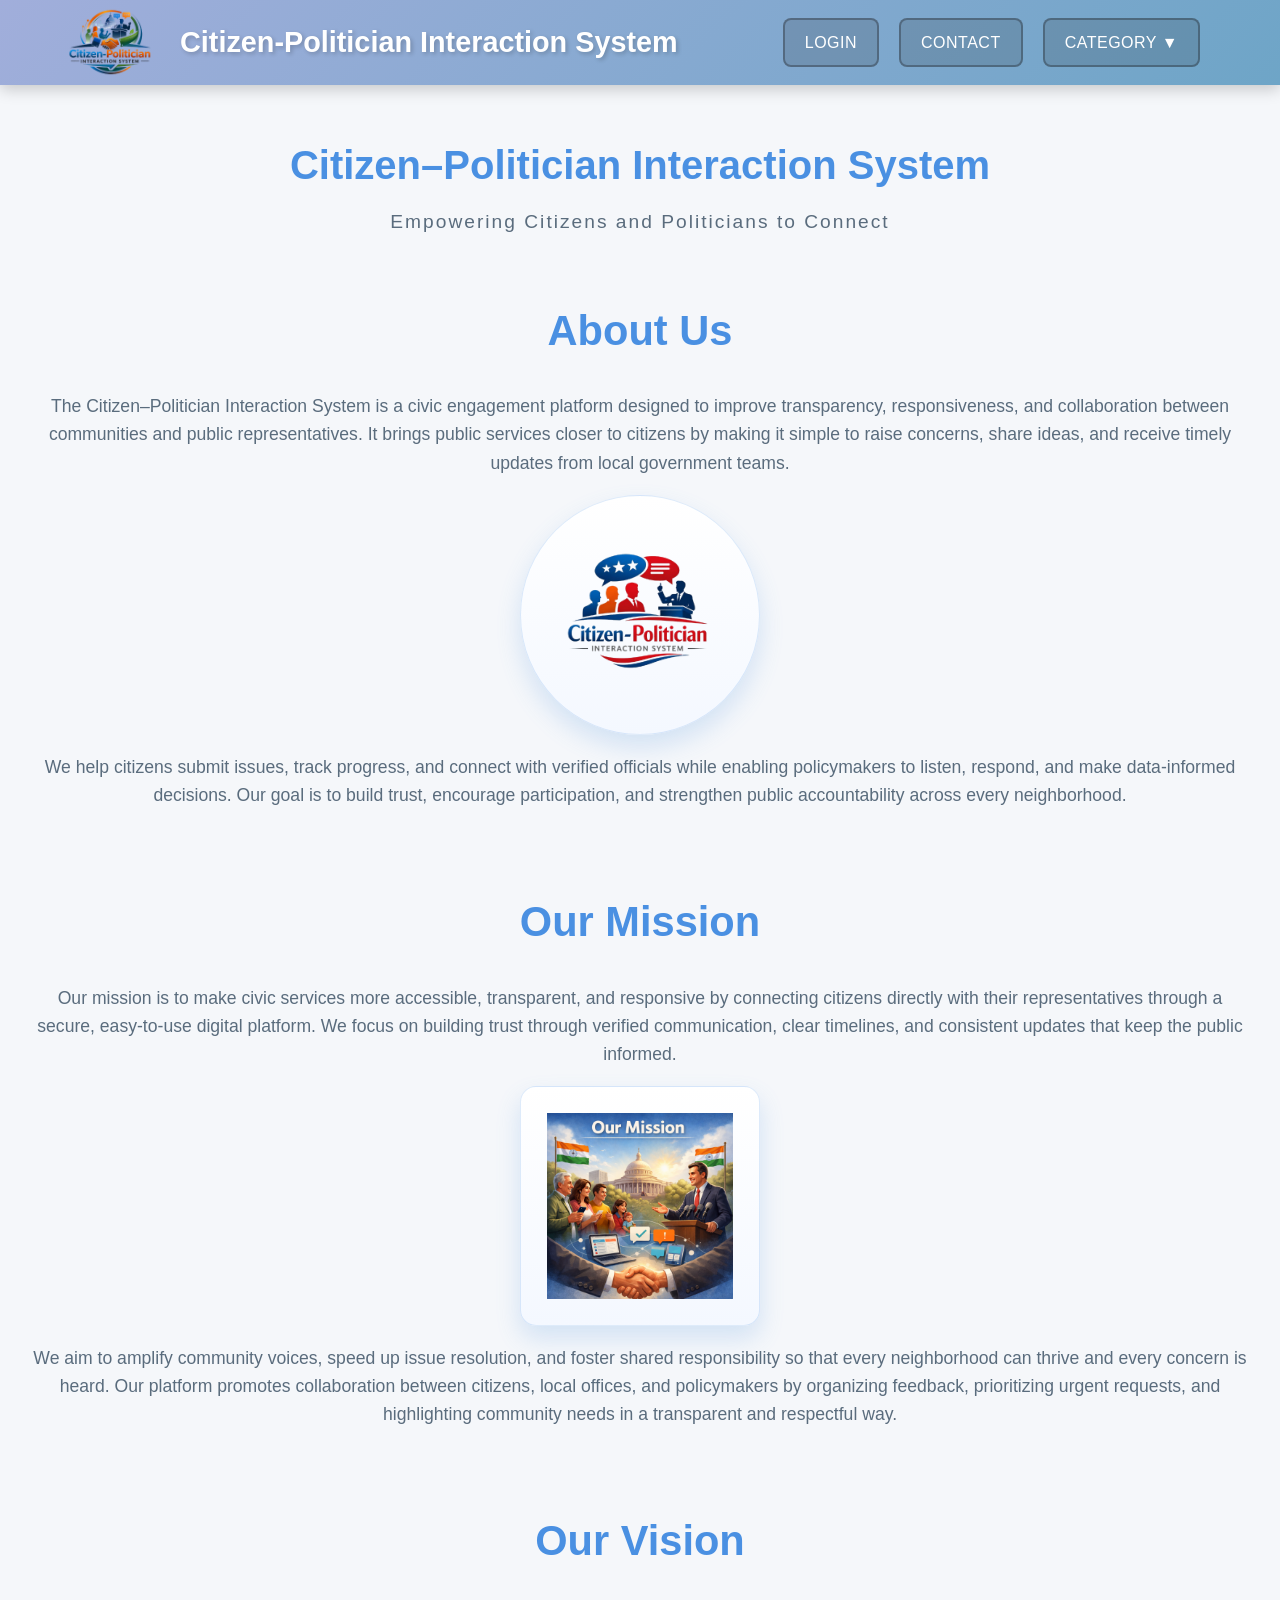
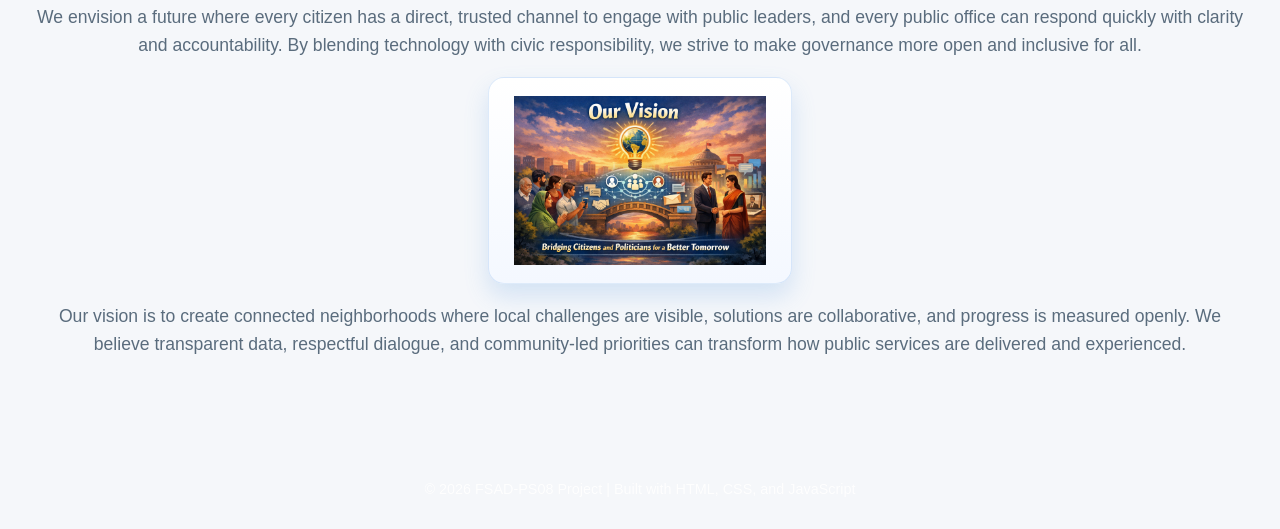
==== index.html @ 985ea479 "Initial commit - Frontend  project" ====
<!DOCTYPE html>
<html lang="en">
<head>
    <meta charset="UTF-8">
    <meta name="viewport" content="width=device-width, initial-scale=1.0">
    <title>Citizen-Politician Interaction System</title>
    <link rel="stylesheet" href="css/style.css">
</head>
<body>
    <!-- Navigation Bar -->
    <nav class="navbar">
        <div class="navbar-container">
            <div class="navbar-brand">
                <img src="pages/Cp_System.png" alt="CP System Logo" class="navbar-logo">
                <h1>Citizen-Politician Interaction System</h1>
            </div>
            <ul class="navbar-menu">
                <li><a href="pages/login.html" class="nav-btn nav-btn-outline">Login</a></li>
                <li><a href="pages/contact.html" class="nav-btn nav-btn-outline">Contact</a></li>
                <li class="dropdown">
                    <a href="#" class="dropdown-toggle nav-btn nav-btn-category">Category ▼</a>
                    <ul class="dropdown-menu">
                        <li><a href="pages/citizen.html">Citizen</a></li>
                        <li><a href="pages/politician.html">Politician</a></li>
                    </ul>
                </li>
            </ul>
        </div>
    </nav>

    <div class="container landing-page">
        <!-- Header Section -->
        <header class="header">
            <h1 class="project-title">Citizen–Politician Interaction System</h1>
            <p class="project-subtitle">Empowering Citizens and Politicians to Connect</p>
        </header>

        <section class="about-section">
            <h2>About Us</h2>
            <p class="about-text">
                The Citizen–Politician Interaction System is a civic engagement platform designed to
                improve transparency, responsiveness, and collaboration between communities and public
                representatives. It brings public services closer to citizens by making it simple to
                raise concerns, share ideas, and receive timely updates from local government teams.
            </p>

            <div class="about-image-wrapper">
                <img src="pages/Cp.png" alt="Civic engagement collaboration" class="about-image">
            </div>

            <p class="about-text">
                We help citizens submit issues, track progress, and connect with verified officials while
                enabling policymakers to listen, respond, and make data-informed decisions. Our goal is to
                build trust, encourage participation, and strengthen public accountability across every
                neighborhood.
            </p>
        </section>

        <section class="about-section">
            <h2>Our Mission</h2>
            <p class="about-text">
                Our mission is to make civic services more accessible, transparent, and responsive by
                connecting citizens directly with their representatives through a secure, easy-to-use
                digital platform. We focus on building trust through verified communication, clear
                timelines, and consistent updates that keep the public informed.
            </p>

            <div class="about-image-wrapper mission-image-wrapper">
                <img src="pages/Om.png" alt="Community collaboration" class="about-image mission-image">
            </div>

            <p class="about-text">
                We aim to amplify community voices, speed up issue resolution, and foster shared
                responsibility so that every neighborhood can thrive and every concern is heard. Our
                platform promotes collaboration between citizens, local offices, and policymakers by
                organizing feedback, prioritizing urgent requests, and highlighting community needs in a
                transparent and respectful way.
            </p>
        </section>

        <section class="about-section">
            <h2>Our Vision</h2>
            <p class="about-text">
                We envision a future where every citizen has a direct, trusted channel to engage with
                public leaders, and every public office can respond quickly with clarity and accountability.
                By blending technology with civic responsibility, we strive to make governance more open
                and inclusive for all.
            </p>

            <div class="about-image-wrapper vision-image-wrapper">
                <img src="pages/Ov.png" alt="Shared civic vision" class="about-image vision-image">
            </div>

            <p class="about-text">
                Our vision is to create connected neighborhoods where local challenges are visible,
                solutions are collaborative, and progress is measured openly. We believe transparent data,
                respectful dialogue, and community-led priorities can transform how public services are
                delivered and experienced.
            </p>
        </section>

        <!-- Footer -->
        <footer class="footer">
            <p>&copy; 2026 FSAD-PS08 Project | Built with HTML, CSS, and JavaScript</p>
        </footer>
    </div>
</body>
</html>
---- css/style.css ----
/* ========================================
   Global Styles & Reset
   ======================================== */
* {
    margin: 0;
    padding: 0;
    box-sizing: border-box;
}

:root {
    --primary-color: #4A90E2;
    --secondary-color: #7B68EE;
    --success-color: #28a745;
    --danger-color: #dc3545;
    --warning-color: #ffc107;
    --dark-color: #2c3e50;
    --light-color: #ecf0f1;
    --white: #ffffff;
    --shadow: 0 4px 6px rgba(0, 0, 0, 0.1);
    --shadow-hover: 0 8px 12px rgba(0, 0, 0, 0.15);
    --border-radius: 8px;
    --transition: all 0.3s ease;
}

body {
    font-family: 'Segoe UI', Tahoma, Geneva, Verdana, sans-serif;
    background: #f5f7fa;
    min-height: 100vh;
    color: var(--dark-color);
    line-height: 1.6;
}

/* ========================================
   Container & Layout
   ======================================== */
.container {
    max-width: 1300px;
    margin: 0 auto;
    padding: 8px;
}

.landing-page {
    display: flex;
    flex-direction: column;
    min-height: 100vh;
}

/* ========================================
   Navigation Bar Styles
   ======================================== */
.navbar {
    background: linear-gradient(135deg, #a1aedb 0%, #6ea5c7 100%);
    box-shadow: 0 4px 15px rgba(0, 0, 0, 0.2);
    position: sticky;
    top: 0;
    z-index: 1000;
}

.navbar-container {
    max-width: 1200px;
    margin: 0 auto;
    padding: 0 40px 0 10px;
    display: flex;
    justify-content: space-between;
    align-items: center;
    height: 85px;
}

.navbar-brand {
    display: flex;
    align-items: center;
    gap: 15px;
    margin-left: 0;
}

.navbar-logo {
    height: 115px;
    width: auto;
    object-fit: contain;
}

.navbar-brand h1 {
    color: var(--white);
    font-size: 1.8rem;
    font-weight: 700;
    margin: 0;
    text-shadow: 2px 2px 4px rgba(0, 0, 0, 0.2);
}

.navbar-menu {
    display: flex;
    list-style: none;
    gap: 20px;
    align-items: center;
}

.navbar-menu li {
    position: relative;
}

.navbar-menu a {
    color: var(--white);
    text-decoration: none;
    font-weight: 500;
    font-size: 1rem;
    padding: 10px 20px;
    border-radius: var(--border-radius);
    transition: var(--transition);
    display: inline-block;
}

/* Button Styles for Navigation */
.nav-btn {
    border: 2px solid transparent;
    font-weight: 600;
    text-transform: uppercase;
    letter-spacing: 0.5px;
    font-size: 0.9rem;
}

.nav-btn-outline {
    background-color: rgba(30, 29, 29, 0.15);
    border: 2px solid rgba(14, 13, 13, 0.3);
}

.nav-btn-outline:hover {
    background-color: rgba(32, 30, 30, 0.25);
    border-color: var(--white);
    transform: translateY(-2px);
    box-shadow: 0 4px 8px rgba(0, 0, 0, 0.2);
}

.nav-btn-solid {
    background-color: var(--white);
    color: #5c6767;
    border: 2px solid var(--white);
}

.nav-btn-solid:hover {
    background-color: transparent;
    color: var(--white);
    transform: translateY(-2px);
    box-shadow: 0 4px 8px rgba(0, 0, 0, 0.2);
}

.nav-btn-category {
    background-color: rgba(30, 29, 29, 0.15);
    border: 2px solid rgba(14, 13, 13, 0.3);
}

.nav-btn-category:hover {
    background-color: rgba(32, 30, 30, 0.25);
    border-color: var(--white);
    transform: translateY(-2px);
    box-shadow: 0 4px 8px rgba(215, 166, 166, 0.2);
}

/* Dropdown Styles */
.dropdown {
    position: relative;
}

.dropdown-toggle {
    cursor: pointer;
}

/* Invisible bridge to prevent dropdown from closing */
.dropdown::before {
    content: '';
    position: absolute;
    top: 100%;
    left: 0;
    right: 0;
    height: 10px;
    background: transparent;
    z-index: 1000;
}

.dropdown-menu {
    display: none;
    position: absolute;
    top: 100%;
    right: 0;
    background: linear-gradient(135deg, #fdfffe 0%, #ffffff 100%);
    min-width: 200px;
    box-shadow: 0 8px 20px rgba(0, 0, 0, 0.3);
    border-radius: var(--border-radius);
    list-style: none;
    padding: 10px 0;
    margin-top: 2px;
    z-index: 1001;
    border: 2px solid rgba(23, 22, 22, 0.2);
    text-align: center;
}

.dropdown:hover .dropdown-menu {
    display: block;
    animation: fadeInDown 0.3s ease;
}

.dropdown-menu li {
    padding: 0;
}

.dropdown-menu a {
    display: block;
    padding: 12px 20px;
    color: #2c3e50;
    border-radius: 0;
    border: none !important;
    text-transform: none;
    letter-spacing: normal;
    font-size: 1rem;
    font-weight: 500;
    background: transparent;
    text-align: center;
}

.dropdown-menu a:hover {
    background-color: rgba(74, 144, 226, 0.15);
    color: #2c3e50;
    transform: translateX(5px);
    box-shadow: none;
}

/* Responsive Navbar */
@media (max-width: 768px) {
    .navbar-container {
        flex-direction: column;
        height: auto;
        padding: 15px 20px;
    }

    .navbar-brand {
        flex-direction: row;
        justify-content: center;
        width: 100%;
    }

    .navbar-brand h1 {
        font-size: 1.3rem;
    }

    .navbar-logo {
        height: 55px;
    }

    .navbar-menu {
        flex-direction: column;
        gap: 12px;
        margin-top: 15px;
        width: 100%;
    }

    .navbar-menu li {
        width: 100%;
    }

    .navbar-menu a {
        width: 100%;
        text-align: center;
        display: block;
    }

    .dropdown-menu {
        position: static;
        box-shadow: none;
        margin-top: 10px;
        background: rgba(255, 255, 255, 0.15);
        border: none;
    }

    .dropdown:hover .dropdown-menu {
        display: none;
    }

    .dropdown.active .dropdown-menu {
        display: block;
    }
}

/* ========================================
   Header Styles
   ======================================== */
.header {
    text-align: center;
    padding: 40px 20px;
    color: var(--dark-color);
    animation: fadeInDown 0.8s ease;
}

.project-title {
    font-size: 2.5rem;
    margin-bottom: 10px;
    font-weight: 700;
    color: var(--primary-color);
}

.project-subtitle {
    font-size: 1.2rem;
    color: #5a6c7d;
    font-weight: 300;
    letter-spacing: 2px;
}

/* ========================================
   Home About Section
   ======================================== */
.about-section {
    padding: 20px 24px 30px;
    margin: 0 auto 30px;
    max-width: none;
    width: 100%;
    display: flex;
    flex-direction: column;
    align-items: center;
    gap: 18px;
    text-align: center;
}

.about-section h2 {
    color: var(--primary-color);
    margin-bottom: 10px;
    font-size: 2.6rem;
}

.about-image-wrapper {
    background: linear-gradient(180deg, #ffffff 0%, #f4f8ff 100%);
    padding: 18px 22px;
    border-radius: 50%;
    box-shadow: 0 12px 24px rgba(74, 144, 226, 0.2);
    border: 1px solid rgba(74, 144, 226, 0.18);
    display: flex;
    align-items: center;
    justify-content: center;
    width: 240px;
    height: 240px;
    margin: 0 auto;
    overflow: hidden;
}

.about-image {
    width: 100%;
    height: 100%;
    object-fit: cover;
    display: block;
}

.mission-image {
    object-fit: contain;
    width: 96%;
    height: 96%;
}

.mission-image-wrapper {
    border-radius: 16px;
}

.vision-image-wrapper {
    border-radius: 16px;
    width: 25%;
    height: 25%;
}

.vision-image {
    object-fit: contain;
    width: 98%;
    height: 98%;
}

.about-text {
    color: #5a6c7d;
    font-size: 1.1rem;
    max-width: none;
    width: 100%;
}

.page-header {
    background: var(--white);
    padding: 15px 20px;
    border-radius: var(--border-radius);
    box-shadow: var(--shadow);
    margin-bottom: 20px;
    display: flex;
    justify-content: space-between;
    align-items: center;
}

.page-header h1 {
    color: var(--primary-color);
    font-size: 1.6rem;
}

/* ========================================
   Card Styles
   ======================================== */
.main-content {
    flex: 1;
    display: flex;
    align-items: center;
    justify-content: center;
}

.card-container {
    display: grid;
    grid-template-columns: repeat(auto-fit, minmax(300px, 1fr));
    gap: 30px;
    width: 100%;
    max-width: 800px;
}

.dashboard-card {
    background: var(--white);
    padding: 40px;
    border-radius: var(--border-radius);
    box-shadow: var(--shadow);
    text-align: center;
    transition: var(--transition);
    animation: fadeInUp 0.8s ease;
}

.dashboard-card:hover {
    transform: translateY(-10px);
    box-shadow: var(--shadow-hover);
}

.card-icon {
    font-size: 4rem;
    margin-bottom: 20px;
}

.dashboard-card h2 {
    color: var(--dark-color);
    margin-bottom: 15px;
    font-size: 1.5rem;
}

.dashboard-card p {
    color: #666;
    margin-bottom: 25px;
    font-size: 1rem;
}

.card {
    background: var(--white);
    padding: 20px;
    border-radius: var(--border-radius);
    box-shadow: var(--shadow);
    margin-bottom: 20px;
}

.card h2 {
    color: var(--primary-color);
    margin-bottom: 15px;
    font-size: 1.3rem;
    border-bottom: 2px solid var(--light-color);
    padding-bottom: 8px;
}

/* ========================================
   Contact Page Styles
   ======================================== */
.contact-page {
    padding-bottom: 40px;
}

.contact-hero {
    background: linear-gradient(135deg, #f4f8ff 0%, #ffffff 100%);
    border: 1px solid rgba(74, 144, 226, 0.15);
    border-radius: calc(var(--border-radius) + 4px);
    padding: 24px 28px;
    box-shadow: var(--shadow);
    display: flex;
    justify-content: space-between;
    align-items: center;
    margin-bottom: 24px;
}

.contact-hero h2 {
    color: var(--primary-color);
    font-size: 1.6rem;
    margin-bottom: 8px;
}

.contact-hero p {
    color: #5a6c7d;
    max-width: 560px;
}

.contact-hero-badge {
    background: linear-gradient(135deg, #4a90e2 0%, #6ea5c7 100%);
    color: var(--white);
    padding: 10px 18px;
    border-radius: 999px;
    font-weight: 600;
    letter-spacing: 0.5px;
    box-shadow: 0 6px 14px rgba(74, 144, 226, 0.3);
    text-transform: uppercase;
    font-size: 0.85rem;
}

.contact-grid {
    display: grid;
    grid-template-columns: repeat(2, minmax(0, 1fr));
    gap: 24px;
}

.contact-card {
    border: 1px solid rgba(74, 144, 226, 0.12);
    background: linear-gradient(180deg, #ffffff 0%, #f9fbff 100%);
}

.contact-form {
    display: flex;
    flex-direction: column;
    gap: 16px;
}

.form-row {
    display: grid;
    grid-template-columns: repeat(2, minmax(0, 1fr));
    gap: 16px;
}

.contact-info {
    display: flex;
    flex-direction: column;
    gap: 16px;
}

.contact-info-lead {
    color: #5a6c7d;
    margin-bottom: 6px;
}

.contact-info-list {
    display: flex;
    flex-direction: column;
    gap: 16px;
}

.contact-info-item {
    display: flex;
    gap: 14px;
    align-items: flex-start;
    padding: 14px 16px;
    border-radius: var(--border-radius);
    background: #f3f7ff;
    border: 1px solid rgba(74, 144, 226, 0.12);
}

.contact-info-item h3 {
    font-size: 1rem;
    color: var(--dark-color);
    margin-bottom: 4px;
}

.contact-info-item p {
    color: #5a6c7d;
    margin: 0;
}

.contact-icon {
    min-width: 44px;
    height: 44px;
    border-radius: 50%;
    display: inline-flex;
    align-items: center;
    justify-content: center;
    background: var(--white);
    border: 1px solid rgba(74, 144, 226, 0.2);
    color: var(--primary-color);
    font-weight: 700;
    font-size: 0.85rem;
    letter-spacing: 0.5px;
    box-shadow: 0 6px 12px rgba(74, 144, 226, 0.18);
}

.contact-hours {
    background: linear-gradient(135deg, #eaf2ff 0%, #f9fbff 100%);
}

@media (max-width: 900px) {
    .contact-grid {
        grid-template-columns: 1fr;
    }

    .form-row {
        grid-template-columns: 1fr;
    }

    .contact-hero {
        flex-direction: column;
        align-items: flex-start;
        gap: 16px;
    }
}

/* ========================================
   Button Styles
   ======================================== */
.btn {
    display: inline-block;
    padding: 12px 30px;
    border: none;
    border-radius: var(--border-radius);
    font-size: 1rem;
    font-weight: 600;
    text-decoration: none;
    cursor: pointer;
    transition: var(--transition);
    text-align: center;
}

.btn-primary {
    background: var(--primary-color);
    color: var(--white);
}

.btn-primary:hover {
    background: #357ABD;
    transform: scale(1.05);
}

.btn-secondary {
    background: var(--secondary-color);
    color: var(--white);
}

.btn-secondary:hover {
    background: #6352cc;
    transform: scale(1.05);
}

.btn-success {
    background: var(--success-color);
    color: var(--white);
}

.btn-success:hover {
    background: #218838;
}

.btn-back {
    background: #6c757d;
    color: var(--white);
    padding: 10px 20px;
}

.btn-back:hover {
    background: #5a6268;
}

.btn-small {
    padding: 8px 16px;
    font-size: 0.9rem;
}

/* ========================================
   Form Styles
   ======================================== */
.form-group {
    margin-bottom: 20px;
}

.form-group label {
    display: block;
    margin-bottom: 8px;
    font-weight: 600;
    color: var(--dark-color);
}

.form-group input,
.form-group textarea,
.form-group select {
    width: 100%;
    padding: 12px;
    border: 2px solid var(--light-color);
    border-radius: var(--border-radius);
    font-size: 1rem;
    transition: var(--transition);
    font-family: inherit;
}

.form-group input:focus,
.form-group textarea:focus,
.form-group select:focus {
    outline: none;
    border-color: var(--primary-color);
    box-shadow: 0 0 0 3px rgba(74, 144, 226, 0.1);
}

.form-group textarea {
    resize: vertical;
    min-height: 100px;
}

/* ========================================
   Table Styles
   ======================================== */
.table-container {
    overflow-x: auto;
}

table {
    width: 100%;
    border-collapse: collapse;
    margin-top: 20px;
}

table thead {
    background: var(--primary-color);
    color: var(--white);
}

table th,
table td {
    padding: 15px;
    text-align: left;
    border-bottom: 1px solid var(--light-color);
}

table th {
    font-weight: 600;
    text-transform: uppercase;
    font-size: 0.9rem;
    letter-spacing: 0.5px;
}

table tbody tr {
    transition: var(--transition);
}

table tbody tr:hover {
    background: #f8f9fa;
}

.badge {
    display: inline-block;
    padding: 5px 10px;
    border-radius: 20px;
    font-size: 0.85rem;
    font-weight: 600;
}

.badge-road {
    background: #ff6b6b;
    color: var(--white);
}

.badge-water {
    background: #4ecdc4;
    color: var(--white);
}

.badge-electricity {
    background: #ffe66d;
    color: var(--dark-color);
}

.badge-sanitation {
    background: #95e1d3;
    color: var(--dark-color);
}

.badge-public.safety,
.badge-public-safety {
    background: #ff8c42;
    color: var(--white);
}

.badge-health {
    background: #e63946;
    color: var(--white);
}

.badge-education {
    background: #457b9d;
    color: var(--white);
}

.badge-parks {
    background: #2a9d8f;
    color: var(--white);
}

.badge-transport {
    background: #9d4edd;
    color: var(--white);
}

.badge-child.safety,
.badge-child-safety {
    background: #ffb703;
    color: var(--dark-color);
}

.badge-playgrounds {
    background: #06ffa5;
    color: var(--dark-color);
}

.badge-accessibility {
    background: #7209b7;
    color: var(--white);
}

.badge-air.quality,
.badge-air-quality {
    background: #90e0ef;
    color: var(--dark-color);
}

.badge-noise.pollution,
.badge-noise-pollution {
    background: #f48c06;
    color: var(--white);
}

.badge-others {
    background: #a8dadc;
    color: var(--dark-color);
}

.vote-count {
    display: inline-flex;
    align-items: center;
    gap: 5px;
    font-weight: 600;
    color: var(--primary-color);
}

/* ========================================
   Chart Styles
   ======================================== */
.chart-container {
    display: grid;
    grid-template-columns: repeat(auto-fit, minmax(350px, 1fr));
    gap: 20px;
    margin-top: 20px;
}

.chart-wrapper {
    background: var(--white);
    padding: 20px;
    border-radius: var(--border-radius);
    box-shadow: var(--shadow);
}

.chart-wrapper h3 {
    color: var(--dark-color);
    margin-bottom: 15px;
    text-align: center;
    font-size: 1.1rem;
}

.chart-wrapper canvas {
    max-height: 300px;
}

/* ========================================
   Analytics Stats
   ======================================== */
.stats-container {
    display: grid;
    grid-template-columns: repeat(auto-fit, minmax(150px, 1fr));
    gap: 15px;
    margin-bottom: 20px;
}

.stat-card {
    background: linear-gradient(135deg, var(--primary-color), var(--secondary-color));
    color: var(--white);
    padding: 20px;
    border-radius: var(--border-radius);
    box-shadow: var(--shadow);
    text-align: center;
}

.stat-card h3 {
    font-size: 1.8rem;
    margin-bottom: 8px;
}

.stat-card p {
    font-size: 0.9rem;
    opacity: 0.9;
}

/* ========================================
   Footer
   ======================================== */
.footer {
    text-align: center;
    padding: 20px;
    color: var(--white);
    margin-top: 40px;
}

.footer p {
    font-size: 0.9rem;
    opacity: 0.9;
}

/* ========================================
   Alert Messages
   ======================================== */
.alert {
    padding: 15px 20px;
    border-radius: var(--border-radius);
    margin-bottom: 20px;
    display: none;
}

.alert.show {
    display: block;
    animation: slideInDown 0.5s ease;
}

.alert-success {
    background: #d4edda;
    color: #155724;
    border-left: 4px solid var(--success-color);
}

.alert-error {
    background: #f8d7da;
    color: #721c24;
    border-left: 4px solid var(--danger-color);
}

/* ========================================
   Loading Spinner
   ======================================== */
.loading {
    display: none;
    text-align: center;
    padding: 40px;
}

.loading.show {
    display: block;
}

.spinner {
    border: 4px solid var(--light-color);
    border-top: 4px solid var(--primary-color);
    border-radius: 50%;
    width: 50px;
    height: 50px;
    animation: spin 1s linear infinite;
    margin: 0 auto;
}

/* ========================================
   Animations
   ======================================== */
@keyframes fadeInDown {
    from {
        opacity: 0;
        transform: translateY(-30px);
    }
    to {
        opacity: 1;
        transform: translateY(0);
    }
}

@keyframes fadeInUp {
    from {
        opacity: 0;
        transform: translateY(30px);
    }
    to {
        opacity: 1;
        transform: translateY(0);
    }
}

@keyframes slideInDown {
    from {
        opacity: 0;
        transform: translateY(-20px);
    }
    to {
        opacity: 1;
        transform: translateY(0);
    }
}

@keyframes spin {
    0% { transform: rotate(0deg); }
    100% { transform: rotate(360deg); }
}

/* ========================================
   Responsive Design
   ======================================== */
@media (max-width: 768px) {
    .project-title {
        font-size: 1.8rem;
    }

    .card-container {
        grid-template-columns: 1fr;
    }

    .chart-container {
        grid-template-columns: 1fr;
    }

    .page-header {
        flex-direction: column;
        gap: 15px;
        text-align: center;
    }

    table {
        font-size: 0.9rem;
    }

    table th,
    table td {
        padding: 10px;
    }
}

@media (max-width: 480px) {
    .project-title {
        font-size: 1.5rem;
    }

    .dashboard-card {
        padding: 25px;
    }

    .card {
        padding: 20px;
    }
}
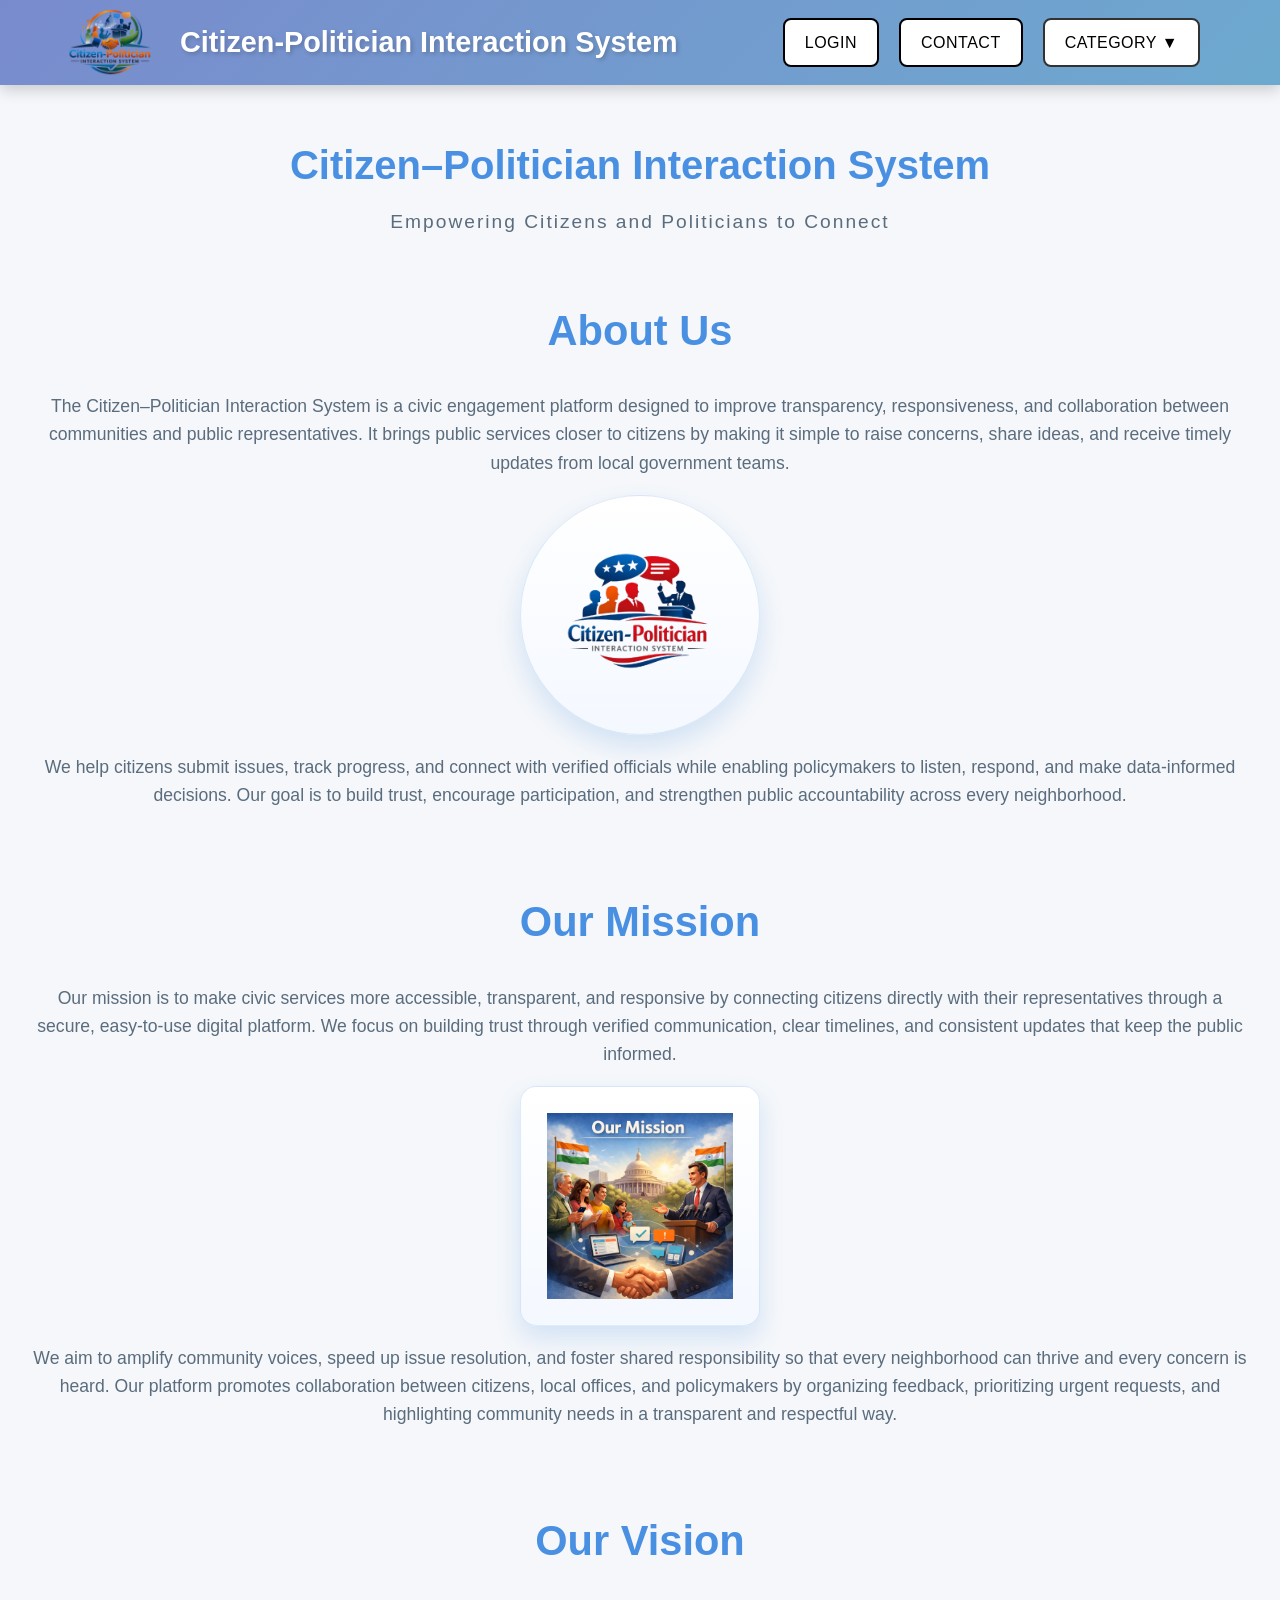
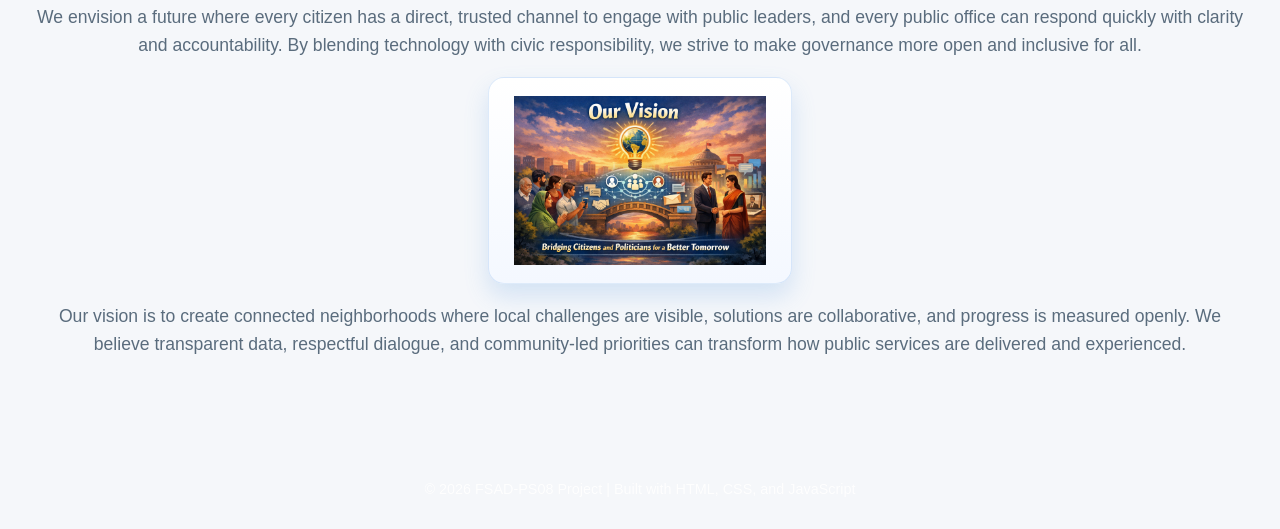
==== commit 320a9b55: "Added the favicon ico" ====
--- a/index.html
+++ b/index.html
@@ -4,6 +4,8 @@
     <meta charset="UTF-8">
     <meta name="viewport" content="width=device-width, initial-scale=1.0">
     <title>Citizen-Politician Interaction System</title>
+    <link rel="icon" type="image/png" href="fa.png?v=2">
+    <link rel="shortcut icon" type="image/png" href="fa.png?v=2">
     <link rel="stylesheet" href="css/style.css">
 </head>
 <body>
@@ -104,5 +106,27 @@
             <p>&copy; 2026 FSAD-PS08 Project | Built with HTML, CSS, and JavaScript</p>
         </footer>
     </div>
+
+    <script>
+        document.addEventListener('DOMContentLoaded', function () {
+            const dropdown = document.querySelector('.dropdown');
+            const toggle = document.querySelector('.dropdown-toggle');
+
+            if (!dropdown || !toggle) return;
+
+            // Toggle dropdown on Category click
+            toggle.addEventListener('click', function (event) {
+                event.preventDefault();
+                dropdown.classList.toggle('active');
+            });
+
+            // Close dropdown when clicking outside
+            document.addEventListener('click', function (event) {
+                if (!dropdown.contains(event.target)) {
+                    dropdown.classList.remove('active');
+                }
+            });
+        });
+    </script>
 </body>
 </html>
--- a/css/style.css
+++ b/css/style.css
@@ -49,7 +49,7 @@
    Navigation Bar Styles
    ======================================== */
 .navbar {
-    background: linear-gradient(135deg, #a1aedb 0%, #6ea5c7 100%);
+    background: linear-gradient(135deg, #798bcd 0%, #6da9cf 100%);
     box-shadow: 0 4px 15px rgba(0, 0, 0, 0.2);
     position: sticky;
     top: 0;
@@ -99,7 +99,7 @@
 }
 
 .navbar-menu a {
-    color: var(--white);
+    color: #000000;
     text-decoration: none;
     font-weight: 500;
     font-size: 1rem;
@@ -119,20 +119,22 @@
 }
 
 .nav-btn-outline {
-    background-color: rgba(30, 29, 29, 0.15);
-    border: 2px solid rgba(14, 13, 13, 0.3);
+    background-color: #ffffff;
+    color: #000000;
+    border: 2px solid #000000;
 }
 
 .nav-btn-outline:hover {
-    background-color: rgba(32, 30, 30, 0.25);
-    border-color: var(--white);
+    background-color: #f0f0f0;
+    border-color: #000000;
+    color: #000000;
     transform: translateY(-2px);
     box-shadow: 0 4px 8px rgba(0, 0, 0, 0.2);
 }
 
 .nav-btn-solid {
     background-color: var(--white);
-    color: #5c6767;
+    color: #b1d4d4;
     border: 2px solid var(--white);
 }
 
@@ -144,13 +146,15 @@
 }
 
 .nav-btn-category {
-    background-color: rgba(30, 29, 29, 0.15);
-    border: 2px solid rgba(14, 13, 13, 0.3);
+    background-color: #ffffff;
+    color: #000000;
+    border: 2px solid #333232;
 }
 
 .nav-btn-category:hover {
-    background-color: rgba(32, 30, 30, 0.25);
-    border-color: var(--white);
+    background-color: #f0f0f0;
+    border-color: #000000;
+    color: #000000;
     transform: translateY(-2px);
     box-shadow: 0 4px 8px rgba(215, 166, 166, 0.2);
 }
@@ -180,20 +184,21 @@
     display: none;
     position: absolute;
     top: 100%;
-    right: 0;
-    background: linear-gradient(135deg, #fdfffe 0%, #ffffff 100%);
-    min-width: 200px;
+    left: 50%;
+    transform: translateX(-50%);
+    background: linear-gradient(135deg, #ffffff 0%, #eceaea 100%);
+    min-width: 140px;
     box-shadow: 0 8px 20px rgba(0, 0, 0, 0.3);
     border-radius: var(--border-radius);
     list-style: none;
     padding: 10px 0;
-    margin-top: 2px;
+    margin-top: 0;
     z-index: 1001;
     border: 2px solid rgba(23, 22, 22, 0.2);
     text-align: center;
-}
-
-.dropdown:hover .dropdown-menu {
+    
+}
+.dropdown.active .dropdown-menu {
     display: block;
     animation: fadeInDown 0.3s ease;
 }
@@ -205,7 +210,7 @@
 .dropdown-menu a {
     display: block;
     padding: 12px 20px;
-    color: #2c3e50;
+    color: #000000;
     border-radius: 0;
     border: none !important;
     text-transform: none;
@@ -217,9 +222,8 @@
 }
 
 .dropdown-menu a:hover {
-    background-color: rgba(74, 144, 226, 0.15);
-    color: #2c3e50;
-    transform: translateX(5px);
+    background-color: rgba(147, 150, 153, 0.3);
+    color: #000000;
     box-shadow: none;
 }
 
@@ -268,14 +272,6 @@
         margin-top: 10px;
         background: rgba(255, 255, 255, 0.15);
         border: none;
-    }
-
-    .dropdown:hover .dropdown-menu {
-        display: none;
-    }
-
-    .dropdown.active .dropdown-menu {
-        display: block;
     }
 }
 
@@ -863,27 +859,27 @@
    ======================================== */
 .stats-container {
     display: grid;
-    grid-template-columns: repeat(auto-fit, minmax(150px, 1fr));
-    gap: 15px;
-    margin-bottom: 20px;
+    grid-template-columns: repeat(auto-fit, minmax(120px, 1fr));
+    gap: 9px;
+    margin-bottom: 10px;
 }
 
 .stat-card {
     background: linear-gradient(135deg, var(--primary-color), var(--secondary-color));
     color: var(--white);
-    padding: 20px;
+    padding: 14px 12px;
     border-radius: var(--border-radius);
     box-shadow: var(--shadow);
     text-align: center;
 }
 
 .stat-card h3 {
-    font-size: 1.8rem;
-    margin-bottom: 8px;
+    font-size: 1.4rem;
+    margin-bottom: 4px;
 }
 
 .stat-card p {
-    font-size: 0.9rem;
+    font-size: 0.8rem;
     opacity: 0.9;
 }
 
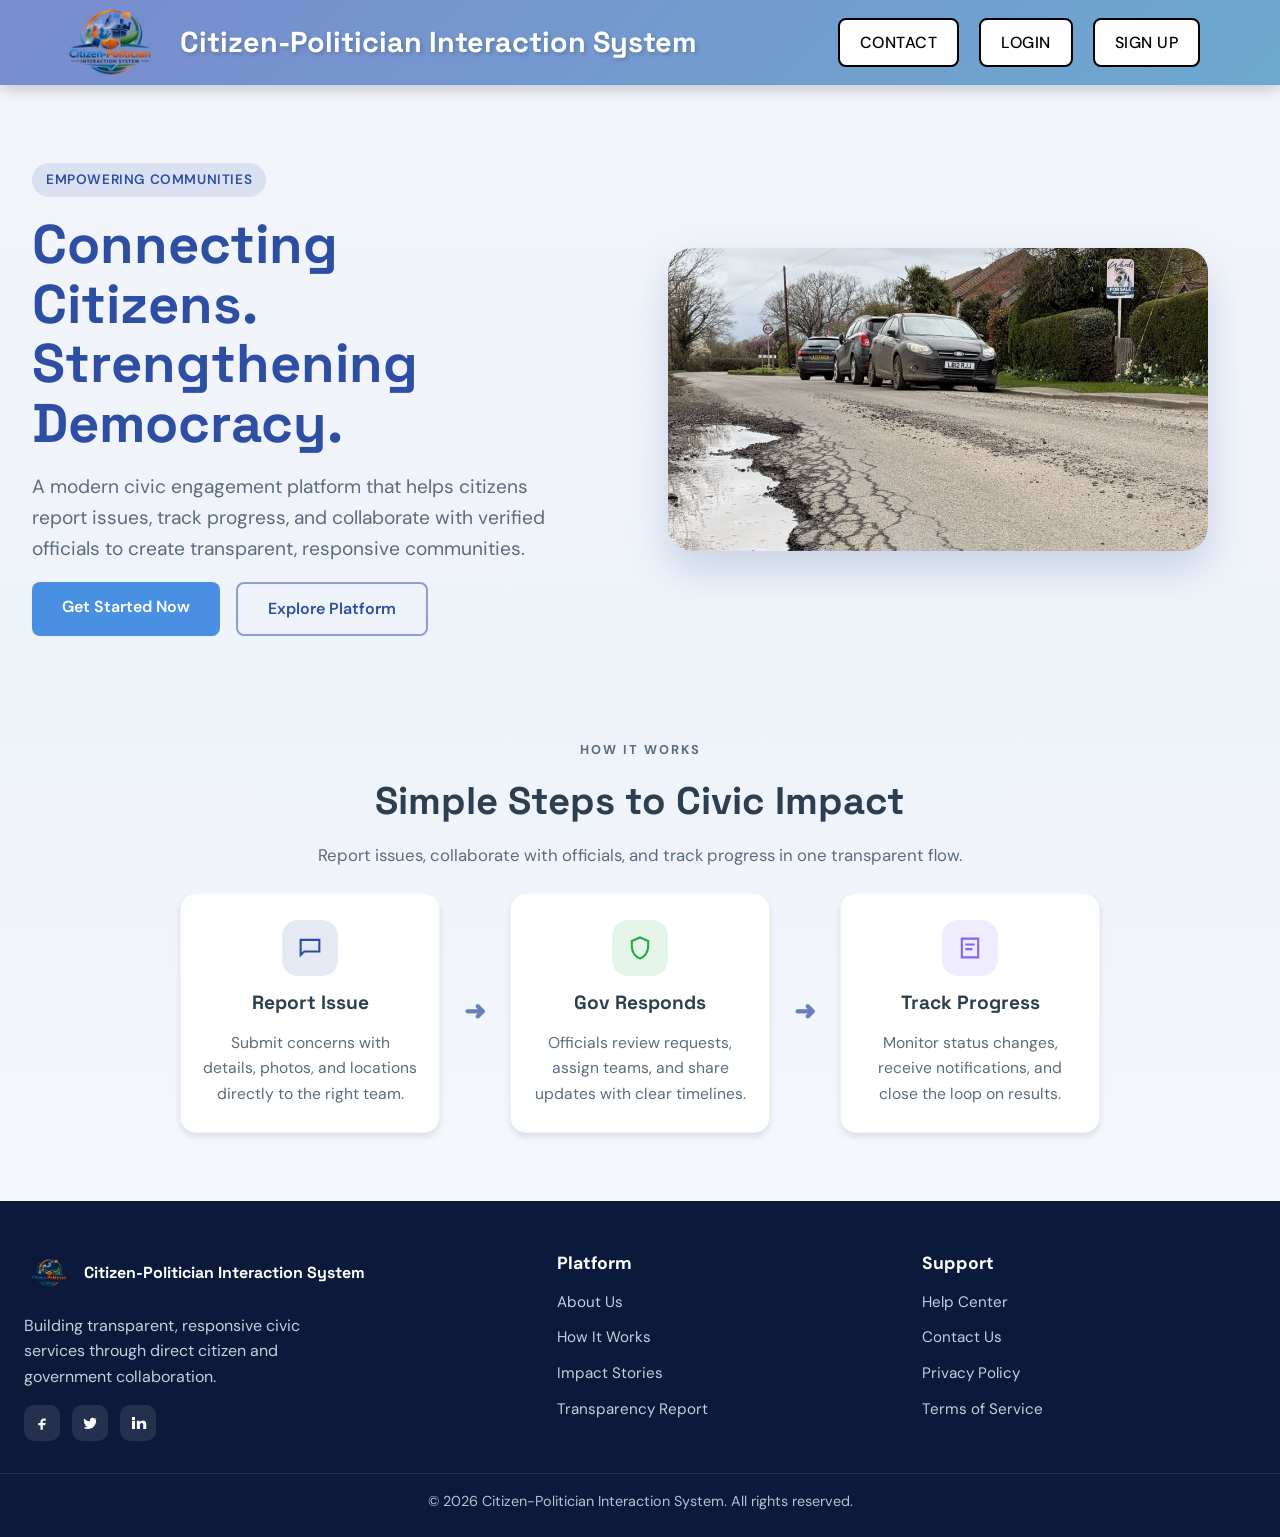
==== commit 25215f55: "updated home page with new features" ====
--- a/index.html
+++ b/index.html
@@ -17,95 +17,128 @@
                 <h1>Citizen-Politician Interaction System</h1>
             </div>
             <ul class="navbar-menu">
+                <li><a href="pages/contact.html" class="nav-btn nav-btn-outline">Contact</a></li>
                 <li><a href="pages/login.html" class="nav-btn nav-btn-outline">Login</a></li>
-                <li><a href="pages/contact.html" class="nav-btn nav-btn-outline">Contact</a></li>
-                <li class="dropdown">
-                    <a href="#" class="dropdown-toggle nav-btn nav-btn-category">Category ▼</a>
-                    <ul class="dropdown-menu">
-                        <li><a href="pages/citizen.html">Citizen</a></li>
-                        <li><a href="pages/politician.html">Politician</a></li>
-                    </ul>
-                </li>
+                <li><a href="pages/signup.html" class="nav-btn nav-btn-outline">Sign Up</a></li>
             </ul>
         </div>
     </nav>
 
     <div class="container landing-page">
-        <!-- Header Section -->
-        <header class="header">
-            <h1 class="project-title">Citizen–Politician Interaction System</h1>
-            <p class="project-subtitle">Empowering Citizens and Politicians to Connect</p>
-        </header>
-
-        <section class="about-section">
-            <h2>About Us</h2>
-            <p class="about-text">
-                The Citizen–Politician Interaction System is a civic engagement platform designed to
-                improve transparency, responsiveness, and collaboration between communities and public
-                representatives. It brings public services closer to citizens by making it simple to
-                raise concerns, share ideas, and receive timely updates from local government teams.
-            </p>
-
-            <div class="about-image-wrapper">
-                <img src="pages/Cp.png" alt="Civic engagement collaboration" class="about-image">
+        <section class="hero-section">
+            <div class="hero-content">
+                <span class="hero-tag">Empowering Communities</span>
+                <h1>Connecting Citizens. Strengthening Democracy.</h1>
+                <p>
+                    A modern civic engagement platform that helps citizens report issues, track progress,
+                    and collaborate with verified officials to create transparent, responsive communities.
+                </p>
+                <div class="hero-actions">
+                    <a href="pages/signup.html" class="btn btn-primary">Get Started Now</a>
+                    <a href="pages/login.html" class="btn btn-outline">Explore Platform</a>
+                </div>
             </div>
-
-            <p class="about-text">
-                We help citizens submit issues, track progress, and connect with verified officials while
-                enabling policymakers to listen, respond, and make data-informed decisions. Our goal is to
-                build trust, encourage participation, and strengthen public accountability across every
-                neighborhood.
-            </p>
+            <div class="hero-image">
+                <img src="pages/image.png" alt="Citizens collaborating" loading="lazy">
+            </div>
         </section>
 
-        <section class="about-section">
-            <h2>Our Mission</h2>
-            <p class="about-text">
-                Our mission is to make civic services more accessible, transparent, and responsive by
-                connecting citizens directly with their representatives through a secure, easy-to-use
-                digital platform. We focus on building trust through verified communication, clear
-                timelines, and consistent updates that keep the public informed.
-            </p>
-
-            <div class="about-image-wrapper mission-image-wrapper">
-                <img src="pages/Om.png" alt="Community collaboration" class="about-image mission-image">
+        <section class="how-section">
+            <div class="section-header">
+                <span class="section-eyebrow">How It Works</span>
+                <h2>Simple Steps to Civic Impact</h2>
+                <p>Report issues, collaborate with officials, and track progress in one transparent flow.</p>
             </div>
-
-            <p class="about-text">
-                We aim to amplify community voices, speed up issue resolution, and foster shared
-                responsibility so that every neighborhood can thrive and every concern is heard. Our
-                platform promotes collaboration between citizens, local offices, and policymakers by
-                organizing feedback, prioritizing urgent requests, and highlighting community needs in a
-                transparent and respectful way.
-            </p>
+            <div class="how-steps">
+                <article class="how-card">
+                    <div class="how-icon how-icon-blue" aria-hidden="true">
+                        <svg viewBox="0 0 24 24" aria-hidden="true" focusable="false">
+                            <path d="M4 5h16v10H7l-3 3V5z"></path>
+                        </svg>
+                    </div>
+                    <h3>Report Issue</h3>
+                    <p>Submit concerns with details, photos, and locations directly to the right team.</p>
+                </article>
+                <div class="how-arrow" aria-hidden="true">➜</div>
+                <article class="how-card">
+                    <div class="how-icon how-icon-green" aria-hidden="true">
+                        <svg viewBox="0 0 24 24" aria-hidden="true" focusable="false">
+                            <path d="M12 3l7 3v5c0 5-3.5 9-7 10-3.5-1-7-5-7-10V6l7-3z"></path>
+                        </svg>
+                    </div>
+                    <h3>Gov Responds</h3>
+                    <p>Officials review requests, assign teams, and share updates with clear timelines.</p>
+                </article>
+                <div class="how-arrow" aria-hidden="true">➜</div>
+                <article class="how-card">
+                    <div class="how-icon how-icon-purple" aria-hidden="true">
+                        <svg viewBox="0 0 24 24" aria-hidden="true" focusable="false">
+                            <path d="M5 4h14v16H5z"></path>
+                            <path d="M8 9h8M8 13h6"></path>
+                        </svg>
+                    </div>
+                    <h3>Track Progress</h3>
+                    <p>Monitor status changes, receive notifications, and close the loop on results.</p>
+                </article>
+            </div>
         </section>
 
-        <section class="about-section">
-            <h2>Our Vision</h2>
-            <p class="about-text">
-                We envision a future where every citizen has a direct, trusted channel to engage with
-                public leaders, and every public office can respond quickly with clarity and accountability.
-                By blending technology with civic responsibility, we strive to make governance more open
-                and inclusive for all.
-            </p>
+    </div>
 
-            <div class="about-image-wrapper vision-image-wrapper">
-                <img src="pages/Ov.png" alt="Shared civic vision" class="about-image vision-image">
+    <footer class="site-footer">
+        <div class="footer-main">
+            <div class="footer-brand">
+                <div class="footer-logo">
+                    <img src="pages/Cp_System.png" alt="CP System Logo">
+                    <span>Citizen-Politician Interaction System</span>
+                </div>
+                <p>
+                    Building transparent, responsive civic services through direct citizen and
+                    government collaboration.
+                </p>
+                <div class="footer-social">
+                    <a href="#" aria-label="Follow on Facebook">
+                        <svg viewBox="0 0 24 24" aria-hidden="true" focusable="false">
+                            <path d="M14 9h3V6h-3c-2 0-4 2-4 4v2H7v3h3v6h3v-6h3l1-3h-4v-2c0-1 .5-1 1-1z"></path>
+                        </svg>
+                    </a>
+                    <a href="#" aria-label="Follow on Twitter">
+                        <svg viewBox="0 0 24 24" aria-hidden="true" focusable="false">
+                            <path d="M19 7.5c.8-.5 1.4-1.2 1.7-2.1-.7.4-1.6.7-2.4.8-.7-.7-1.6-1.1-2.7-1.1-2.1 0-3.8 1.7-3.8 3.8 0 .3 0 .6.1.9-3.1-.2-5.8-1.6-7.6-3.9-.3.6-.5 1.2-.5 2 0 1.3.6 2.4 1.6 3.1-.6 0-1.1-.2-1.6-.4 0 1.8 1.3 3.3 3.1 3.6-.3.1-.7.1-1 .1-.3 0-.5 0-.7-.1.5 1.5 1.9 2.6 3.6 2.6-1.3 1-3 1.6-4.7 1.6-.3 0-.6 0-.9-.1 1.7 1.1 3.7 1.7 5.9 1.7 7.1 0 11-5.9 11-11v-.5z"></path>
+                        </svg>
+                    </a>
+                    <a href="#" aria-label="Follow on LinkedIn">
+                        <svg viewBox="0 0 24 24" aria-hidden="true" focusable="false">
+                            <rect x="4" y="9" width="4" height="11"></rect>
+                            <rect x="4" y="4" width="4" height="4"></rect>
+                            <path d="M10 9h4v2c1-1.5 2.5-2.5 4.5-2.5 3 0 4.5 2 4.5 5.5V20h-4v-5c0-1.8-.6-3-2-3-1.1 0-2 .7-2.3 1.7-.1.3-.2.7-.2 1.1V20h-4V9z"></path>
+                        </svg>
+                    </a>
+                </div>
             </div>
-
-            <p class="about-text">
-                Our vision is to create connected neighborhoods where local challenges are visible,
-                solutions are collaborative, and progress is measured openly. We believe transparent data,
-                respectful dialogue, and community-led priorities can transform how public services are
-                delivered and experienced.
-            </p>
-        </section>
-
-        <!-- Footer -->
-        <footer class="footer">
-            <p>&copy; 2026 FSAD-PS08 Project | Built with HTML, CSS, and JavaScript</p>
-        </footer>
-    </div>
+            <div class="footer-links">
+                <h3>Platform</h3>
+                <ul>
+                    <li><a href="#">About Us</a></li>
+                    <li><a href="#">How It Works</a></li>
+                    <li><a href="#">Impact Stories</a></li>
+                    <li><a href="#">Transparency Report</a></li>
+                </ul>
+            </div>
+            <div class="footer-links">
+                <h3>Support</h3>
+                <ul>
+                    <li><a href="#">Help Center</a></li>
+                    <li><a href="pages/contact.html">Contact Us</a></li>
+                    <li><a href="#">Privacy Policy</a></li>
+                    <li><a href="#">Terms of Service</a></li>
+                </ul>
+            </div>
+        </div>
+        <div class="footer-bottom">
+            <p>&copy; 2026 Citizen-Politician Interaction System. All rights reserved.</p>
+        </div>
+    </footer>
 
     <script>
         document.addEventListener('DOMContentLoaded', function () {
--- a/css/style.css
+++ b/css/style.css
@@ -1,6 +1,8 @@
 /* ========================================
    Global Styles & Reset
    ======================================== */
+@import url('https://fonts.googleapis.com/css2?family=DM+Sans:wght@300;400;500;600;700&family=Space+Grotesk:wght@500;600;700&display=swap');
+
 * {
     margin: 0;
     padding: 0;
@@ -20,11 +22,18 @@
     --shadow-hover: 0 8px 12px rgba(0, 0, 0, 0.15);
     --border-radius: 8px;
     --transition: all 0.3s ease;
+    --font-sans: 'DM Sans', 'Trebuchet MS', sans-serif;
+    --font-display: 'Space Grotesk', 'Segoe UI', sans-serif;
+    --hero-blue: #2d4ea2;
+}
+
+html {
+    scroll-behavior: smooth;
 }
 
 body {
-    font-family: 'Segoe UI', Tahoma, Geneva, Verdana, sans-serif;
-    background: #f5f7fa;
+    font-family: var(--font-sans);
+    background: linear-gradient(180deg, #f3f6fb 0%, #eef3f9 45%, #f9fbff 100%);
     min-height: 100vh;
     color: var(--dark-color);
     line-height: 1.6;
@@ -43,6 +52,42 @@
     display: flex;
     flex-direction: column;
     min-height: 100vh;
+}
+
+.landing-page .section {
+    padding: 64px 24px;
+    display: flex;
+    flex-direction: column;
+    gap: 32px;
+    scroll-margin-top: 110px;
+}
+
+.section-header {
+    text-align: center;
+    display: flex;
+    flex-direction: column;
+    gap: 10px;
+    max-width: 720px;
+    margin: 0 auto;
+}
+
+.section-eyebrow {
+    text-transform: uppercase;
+    letter-spacing: 2px;
+    font-size: 0.8rem;
+    font-weight: 700;
+    color: #5a6c7d;
+}
+
+.section-header h2 {
+    font-size: 2.4rem;
+    color: var(--dark-color);
+    font-family: var(--font-display);
+}
+
+.section-header p {
+    color: #5a6c7d;
+    font-size: 1.05rem;
 }
 
 /* ========================================
@@ -85,6 +130,7 @@
     font-weight: 700;
     margin: 0;
     text-shadow: 2px 2px 4px rgba(0, 0, 0, 0.2);
+    font-family: var(--font-display);
 }
 
 .navbar-menu {
@@ -276,99 +322,322 @@
 }
 
 /* ========================================
-   Header Styles
-   ======================================== */
-.header {
+   Hero Section
+   ======================================== */
+.hero-section {
+    display: flex;
+    align-items: center;
+    justify-content: space-between;
+    gap: 56px;
+    padding: 70px 24px 40px;
+}
+
+.hero-content {
+    flex: 1;
+    display: flex;
+    flex-direction: column;
+    gap: 18px;
+    max-width: 540px;
+}
+
+.hero-tag {
+    display: inline-flex;
+    align-items: center;
+    padding: 6px 14px;
+    border-radius: 999px;
+    background: rgba(45, 78, 162, 0.12);
+    color: var(--hero-blue);
+    font-weight: 600;
+    font-size: 0.85rem;
+    letter-spacing: 0.6px;
+    text-transform: uppercase;
+    width: fit-content;
+}
+
+.hero-content h1 {
+    font-size: 3.4rem;
+    line-height: 1.1;
+    color: var(--hero-blue);
+    font-family: var(--font-display);
+}
+
+.hero-content p {
+    color: #5a6c7d;
+    font-size: 1.2rem;
+}
+
+.hero-actions {
+    display: flex;
+    gap: 16px;
+    flex-wrap: wrap;
+}
+
+.hero-image {
+    flex: 1;
+    display: flex;
+    justify-content: center;
+}
+
+.hero-image img {
+    width: 100%;
+    max-width: 540px;
+    border-radius: 24px;
+    box-shadow: 0 18px 40px rgba(45, 78, 162, 0.2);
+    object-fit: cover;
+}
+
+/* ========================================
+   Categories Section
+   ======================================== */
+.categories-section {
+    background: linear-gradient(135deg, rgba(74, 144, 226, 0.08), rgba(123, 104, 238, 0.08));
+    border-radius: calc(var(--border-radius) + 10px);
+    margin: 24px 8px 0;
+}
+
+.categories-grid {
+    display: grid;
+    grid-template-columns: repeat(2, minmax(0, 1fr));
+    gap: 24px;
+}
+
+.category-card {
+    background: var(--white);
+    border-radius: calc(var(--border-radius) + 6px);
+    padding: 28px;
+    box-shadow: var(--shadow);
+    border: 1px solid rgba(74, 144, 226, 0.12);
+    display: flex;
+    flex-direction: column;
+    gap: 16px;
+    text-align: left;
+}
+
+.category-icon {
+    width: 52px;
+    height: 52px;
+    border-radius: 14px;
+    display: flex;
+    align-items: center;
+    justify-content: center;
+    background: rgba(74, 144, 226, 0.12);
+    color: var(--primary-color);
+    font-weight: 700;
+    letter-spacing: 0.5px;
+}
+
+.category-card h3 {
+    font-size: 1.4rem;
+    color: var(--dark-color);
+    font-family: var(--font-display);
+}
+
+.category-card p {
+    color: #5a6c7d;
+}
+
+.category-actions {
+    display: flex;
+    gap: 12px;
+    flex-wrap: wrap;
+}
+
+/* ========================================
+   How It Works Section
+   ======================================== */
+.how-section {
+    padding: 64px 24px 20px;
     text-align: center;
-    padding: 40px 20px;
+}
+
+.how-steps {
+    display: flex;
+    align-items: center;
+    justify-content: center;
+    gap: 24px;
+    margin-top: 24px;
+    flex-wrap: wrap;
+}
+
+.how-card {
+    background: var(--white);
+    border-radius: calc(var(--border-radius) + 8px);
+    box-shadow: var(--shadow);
+    padding: 26px 22px;
+    max-width: 260px;
+    text-align: center;
+    display: flex;
+    flex-direction: column;
+    gap: 12px;
+    border: 1px solid rgba(74, 144, 226, 0.1);
+}
+
+.how-card h3 {
+    font-size: 1.2rem;
     color: var(--dark-color);
-    animation: fadeInDown 0.8s ease;
-}
-
-.project-title {
-    font-size: 2.5rem;
-    margin-bottom: 10px;
+    font-family: var(--font-display);
+}
+
+.how-card p {
+    color: #5a6c7d;
+    font-size: 0.98rem;
+}
+
+.how-icon {
+    width: 56px;
+    height: 56px;
+    border-radius: 16px;
+    display: inline-flex;
+    align-items: center;
+    justify-content: center;
+    margin: 0 auto;
+}
+
+.how-icon svg {
+    width: 28px;
+    height: 28px;
+    stroke: currentColor;
+    fill: none;
+    stroke-width: 1.8;
+}
+
+.how-icon-blue {
+    background: rgba(45, 78, 162, 0.12);
+    color: #2d4ea2;
+}
+
+.how-icon-green {
+    background: rgba(40, 167, 69, 0.12);
+    color: #28a745;
+}
+
+.how-icon-purple {
+    background: rgba(123, 104, 238, 0.12);
+    color: #7b68ee;
+}
+
+.how-arrow {
+    font-size: 1.6rem;
+    color: #2d4ea2;
     font-weight: 700;
-    color: var(--primary-color);
-}
-
-.project-subtitle {
-    font-size: 1.2rem;
-    color: #5a6c7d;
-    font-weight: 300;
-    letter-spacing: 2px;
+    opacity: 0.7;
 }
 
 /* ========================================
    Home About Section
    ======================================== */
-.about-section {
-    padding: 20px 24px 30px;
-    margin: 0 auto 30px;
-    max-width: none;
+/* ========================================
+   Footer
+   ======================================== */
+.site-footer {
+    background: #0b1a3a;
+    color: #d5dbea;
+    margin-top: 40px;
     width: 100%;
+}
+
+.footer-main {
+    display: flex;
+    justify-content: space-between;
+    gap: 32px;
+    padding: 48px 24px 32px;
+    flex-wrap: wrap;
+    max-width: 1300px;
+    margin: 0 auto;
+}
+
+.footer-brand {
+    flex: 1.2;
+    min-width: 240px;
     display: flex;
     flex-direction: column;
-    align-items: center;
-    gap: 18px;
+    gap: 16px;
+}
+
+.footer-logo {
+    display: flex;
+    align-items: center;
+    gap: 12px;
+    color: #ffffff;
+    font-weight: 700;
+    font-family: var(--font-display);
+}
+
+.footer-logo img {
+    width: 48px;
+    height: 48px;
+    object-fit: contain;
+}
+
+.footer-brand p {
+    color: #c6cede;
+    max-width: 320px;
+}
+
+.footer-social {
+    display: flex;
+    gap: 12px;
+}
+
+.footer-social a {
+    width: 36px;
+    height: 36px;
+    border-radius: 10px;
+    display: inline-flex;
+    align-items: center;
+    justify-content: center;
+    background: rgba(255, 255, 255, 0.1);
+    color: #ffffff;
+    text-decoration: none;
+    font-weight: 600;
+}
+
+.footer-social a svg {
+    width: 18px;
+    height: 18px;
+    fill: currentColor;
+}
+
+.footer-links {
+    flex: 0.8;
+    min-width: 180px;
+    display: flex;
+    flex-direction: column;
+    gap: 12px;
+}
+
+.footer-links h3 {
+    color: #ffffff;
+    font-size: 1.1rem;
+}
+
+.footer-links ul {
+    list-style: none;
+    padding: 0;
+    margin: 0;
+    display: flex;
+    flex-direction: column;
+    gap: 10px;
+}
+
+.footer-links a {
+    color: #c6cede;
+    text-decoration: none;
+    font-size: 0.95rem;
+}
+
+.footer-links a:hover {
+    color: #ffffff;
+}
+
+.footer-bottom {
+    border-top: 1px solid rgba(255, 255, 255, 0.1);
+    padding: 16px 24px 24px;
     text-align: center;
-}
-
-.about-section h2 {
-    color: var(--primary-color);
-    margin-bottom: 10px;
-    font-size: 2.6rem;
-}
-
-.about-image-wrapper {
-    background: linear-gradient(180deg, #ffffff 0%, #f4f8ff 100%);
-    padding: 18px 22px;
-    border-radius: 50%;
-    box-shadow: 0 12px 24px rgba(74, 144, 226, 0.2);
-    border: 1px solid rgba(74, 144, 226, 0.18);
-    display: flex;
-    align-items: center;
-    justify-content: center;
-    width: 240px;
-    height: 240px;
+    color: #b7c0d4;
+    font-size: 0.9rem;
+    max-width: 1300px;
     margin: 0 auto;
-    overflow: hidden;
-}
-
-.about-image {
-    width: 100%;
-    height: 100%;
-    object-fit: cover;
-    display: block;
-}
-
-.mission-image {
-    object-fit: contain;
-    width: 96%;
-    height: 96%;
-}
-
-.mission-image-wrapper {
-    border-radius: 16px;
-}
-
-.vision-image-wrapper {
-    border-radius: 16px;
-    width: 25%;
-    height: 25%;
-}
-
-.vision-image {
-    object-fit: contain;
-    width: 98%;
-    height: 98%;
-}
-
-.about-text {
-    color: #5a6c7d;
-    font-size: 1.1rem;
-    max-width: none;
-    width: 100%;
 }
 
 .page-header {
@@ -454,10 +723,201 @@
 }
 
 /* ========================================
+   Auth Pages (Login / Signup)
+   ======================================== */
+.auth-container {
+    width: 100%;
+    max-width: 720px;
+    padding: 0 16px;
+}
+
+body.signup-page,
+body.login-page {
+    min-height: 100vh;
+    display: flex;
+    align-items: center;
+    justify-content: center;
+    padding: 24px 16px;
+}
+
+.auth-card {
+    max-width: 640px;
+    margin: 0 auto;
+    padding: 32px 34px 30px;
+    border-radius: calc(var(--border-radius) + 10px);
+    box-shadow: 0 18px 40px rgba(35, 67, 120, 0.12);
+    border: 1px solid rgba(74, 144, 226, 0.12);
+    background: var(--white);
+}
+
+.auth-header {
+    text-align: center;
+    margin-bottom: 24px;
+}
+
+.auth-header h2 {
+    color: var(--dark-color);
+    font-size: 2rem;
+    font-family: var(--font-display);
+    margin-bottom: 6px;
+    border: none;
+    padding-bottom: 0;
+}
+
+.auth-header p {
+    color: #6c7a89;
+}
+
+.role-toggle {
+    display: grid;
+    grid-template-columns: repeat(2, minmax(0, 1fr));
+    gap: 12px;
+    margin-bottom: 24px;
+}
+
+.role-option {
+    border: 1.5px solid #e1e8f3;
+    background: #f8fafc;
+    color: #5a6c7d;
+    padding: 14px 16px;
+    border-radius: 14px;
+    font-weight: 600;
+    cursor: pointer;
+    transition: var(--transition);
+    display: inline-flex;
+    align-items: center;
+    justify-content: center;
+    gap: 10px;
+}
+
+.role-option.is-active {
+    background: #f0f6ff;
+    color: #2d4b9d;
+    border-color: rgba(74, 144, 226, 0.8);
+    box-shadow: 0 10px 20px rgba(74, 144, 226, 0.18);
+}
+
+.role-icon {
+    width: 22px;
+    height: 22px;
+    display: inline-flex;
+    align-items: center;
+    justify-content: center;
+    color: #2d4b9d;
+}
+
+.role-icon svg {
+    width: 22px;
+    height: 22px;
+    stroke: currentColor;
+    fill: none;
+    stroke-width: 1.8;
+}
+
+.form-grid {
+    display: grid;
+    grid-template-columns: repeat(2, minmax(0, 1fr));
+    gap: 16px;
+    margin-bottom: 18px;
+}
+
+.auth-card .form-group label {
+    font-weight: 600;
+    color: #34495e;
+}
+
+.label-with-icon {
+    display: inline-flex;
+    align-items: center;
+    gap: 8px;
+}
+
+.label-icon {
+    width: 18px;
+    height: 18px;
+    display: inline-flex;
+    align-items: center;
+    justify-content: center;
+    color: #2d4b9d;
+}
+
+.label-icon svg {
+    width: 18px;
+    height: 18px;
+    stroke: currentColor;
+    fill: none;
+    stroke-width: 1.8;
+}
+
+.auth-card .form-group input {
+    background: #f8fafc;
+    border: 1.5px solid #e1e8f3;
+    border-radius: 12px;
+}
+
+.auth-card .form-group input:focus {
+    border-color: rgba(74, 144, 226, 0.8);
+    box-shadow: 0 0 0 3px rgba(74, 144, 226, 0.12);
+}
+
+.terms-row {
+    display: flex;
+    align-items: flex-start;
+    gap: 10px;
+    font-size: 0.95rem;
+    color: #5a6c7d;
+    margin-bottom: 18px;
+}
+
+.terms-row input {
+    margin-top: 4px;
+}
+
+.btn-wide {
+    width: 100%;
+    padding: 14px 16px;
+    border-radius: 12px;
+    font-size: 1rem;
+}
+
+.auth-actions {
+    display: flex;
+    gap: 12px;
+}
+
+.auth-actions .btn {
+    width: 100%;
+}
+
+.auth-footer {
+    text-align: center;
+    margin-top: 18px;
+    color: #6c7a89;
+}
+
+.inline-link {
+    color: #2d4b9d;
+    text-decoration: none;
+    font-weight: 600;
+}
+
+.inline-link:hover {
+    text-decoration: underline;
+}
+
+/* ========================================
    Contact Page Styles
    ======================================== */
 .contact-page {
     padding-bottom: 40px;
+}
+
+.contact-section {
+    margin: 0 8px 30px;
+    border-radius: calc(var(--border-radius) + 10px);
+    background: var(--white);
+    box-shadow: var(--shadow);
+    border: 1px solid rgba(74, 144, 226, 0.12);
 }
 
 .contact-hero {
@@ -618,6 +1078,18 @@
     transform: scale(1.05);
 }
 
+.btn-outline {
+    background: transparent;
+    color: var(--hero-blue);
+    border: 2px solid rgba(45, 78, 162, 0.5);
+}
+
+.btn-outline:hover {
+    background: rgba(45, 78, 162, 0.08);
+    color: var(--hero-blue);
+    transform: translateY(-2px);
+}
+
 .btn-secondary {
     background: var(--secondary-color);
     color: var(--white);
@@ -993,8 +1465,50 @@
    Responsive Design
    ======================================== */
 @media (max-width: 768px) {
+    .hero-section {
+        flex-direction: column;
+        text-align: center;
+    }
+
+    .hero-content {
+        align-items: center;
+    }
+
+    .hero-content h1 {
+        font-size: 2.2rem;
+    }
+
+    .hero-actions {
+        justify-content: center;
+    }
+
     .project-title {
         font-size: 1.8rem;
+    }
+
+    .categories-grid {
+        grid-template-columns: 1fr;
+    }
+
+    .how-steps {
+        flex-direction: column;
+    }
+
+    .how-arrow {
+        display: none;
+    }
+
+    .footer-main {
+        flex-direction: column;
+        align-items: flex-start;
+    }
+
+    .form-grid {
+        grid-template-columns: 1fr;
+    }
+
+    .role-toggle {
+        grid-template-columns: 1fr;
     }
 
     .card-container {
